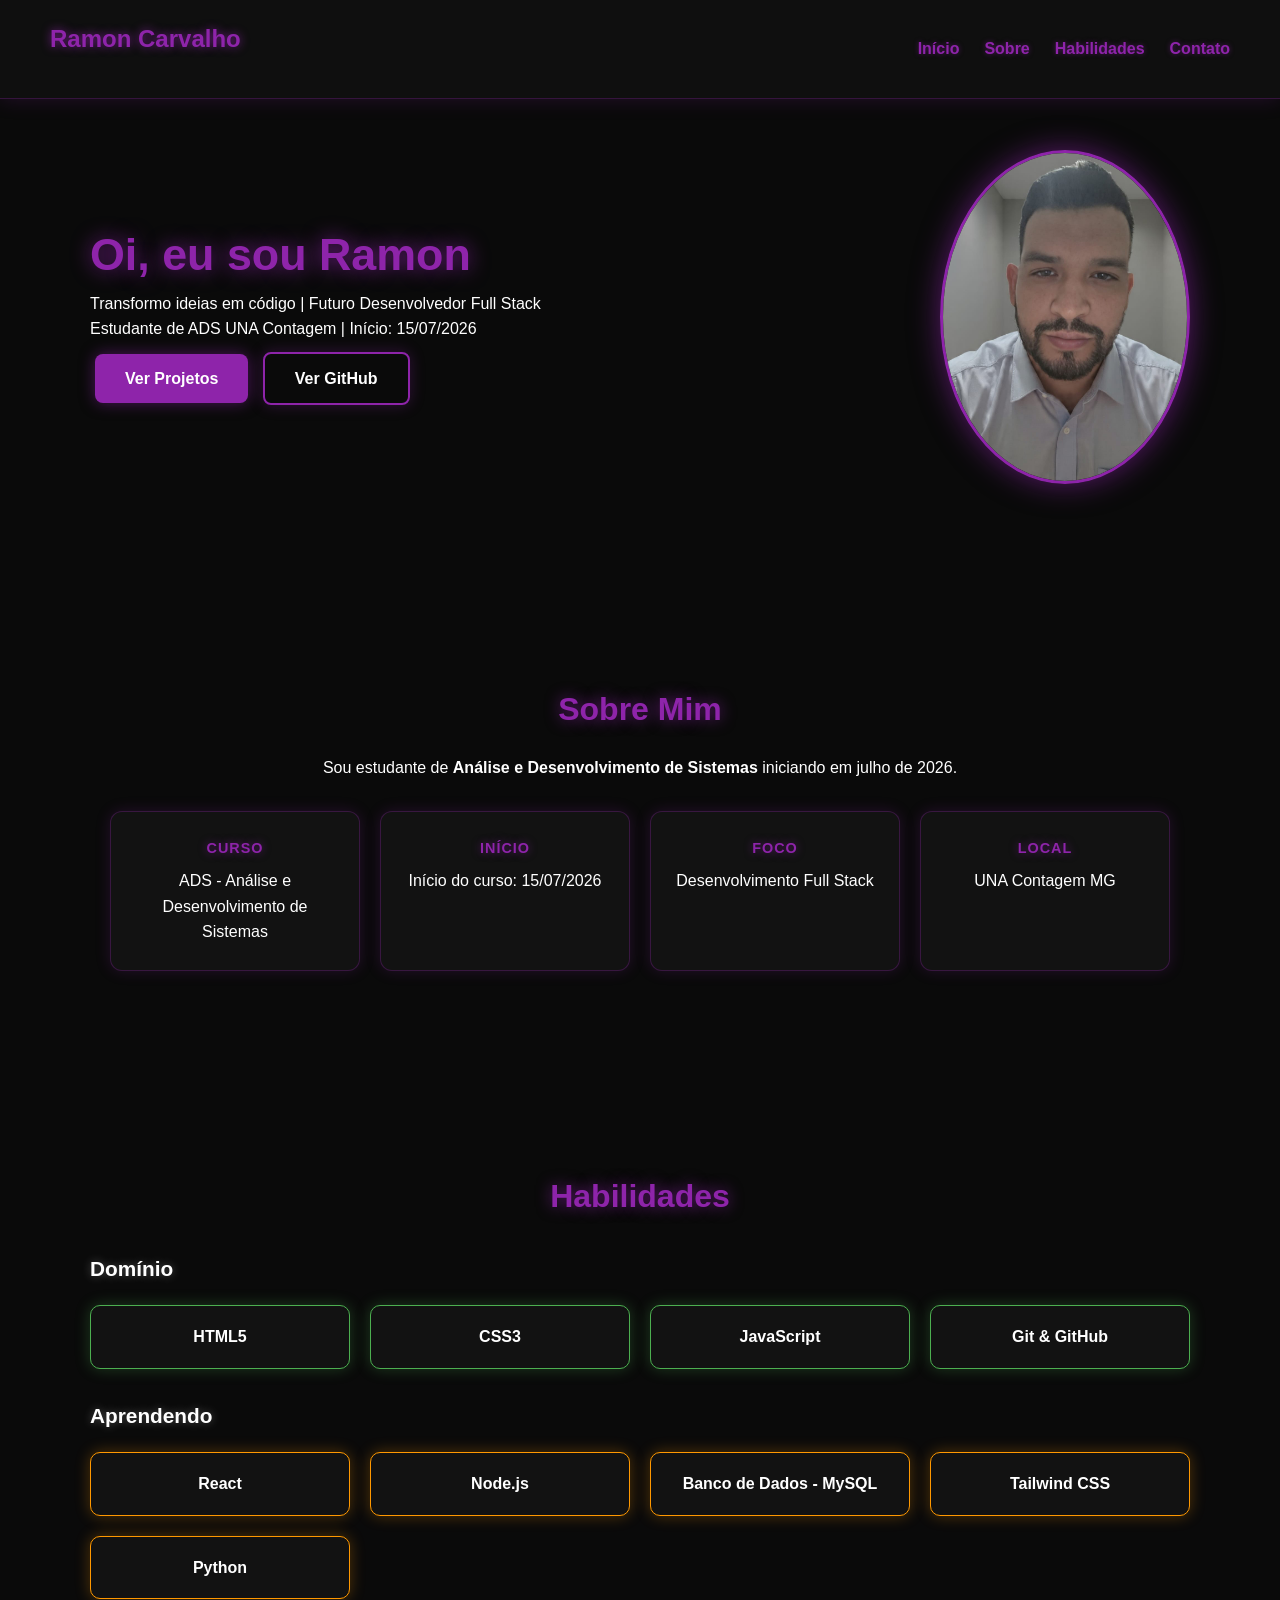
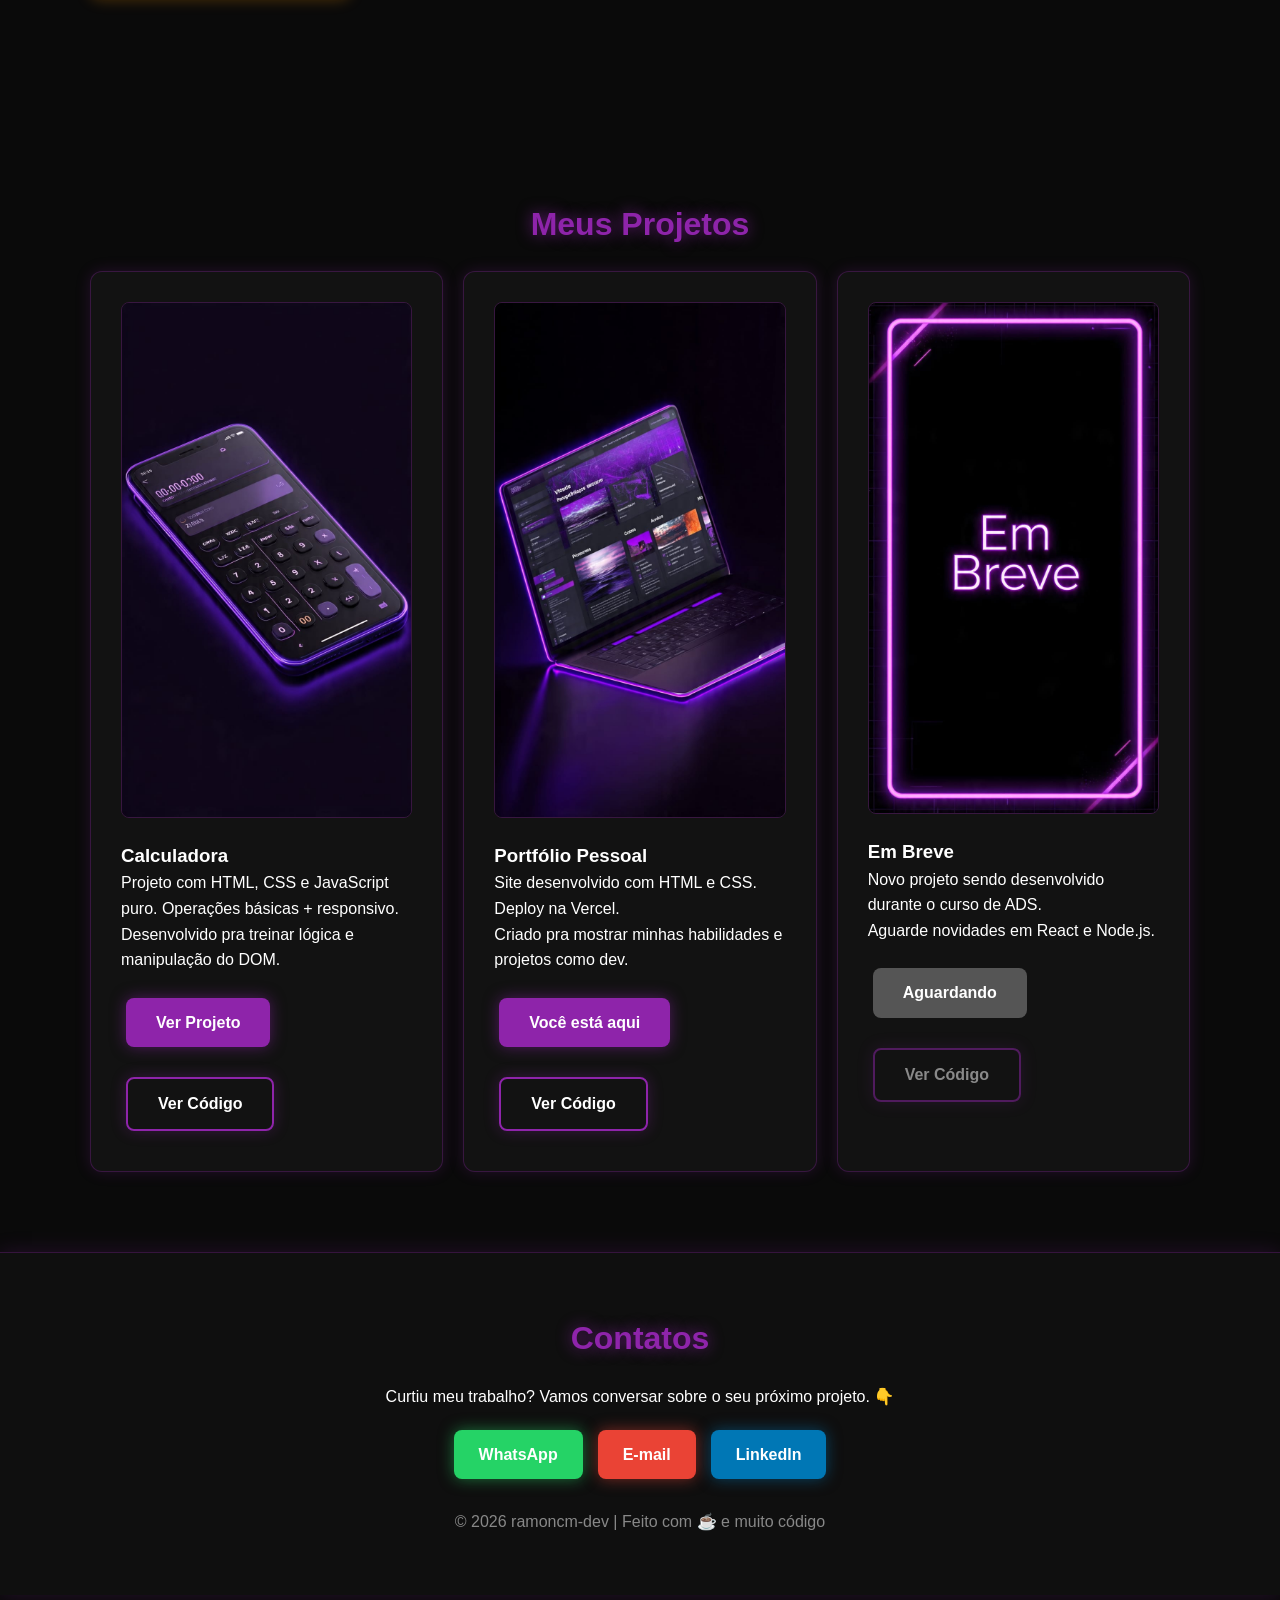
==== index.html @ 6586fe99 "Update index.html" ====
<!DOCTYPE html>
<html lang="pt-BR">
<head>
  <meta charset="UTF-8">
  <meta name="viewport" content="width=device-width, initial-scale=1.0">
  <title>Ramon | Desenvolvedor</title>
  <style>
    * { 
      margin: 0; 
      padding: 0; 
      box-sizing: border-box; 
    }
    
    body { 
      background: #0a0a0a; 
      color: #ffffff; 
      font-family: 'Segoe UI', Tahoma, Geneva, Verdana, sans-serif;
      line-height: 1.6;
    }
    
    header { 
      background: #0f0f0f; 
      padding: 20px 50px; 
      position: fixed; 
      width: 100%; 
      top: 0;
      z-index: 1000;
      border-bottom: 1px solid rgba(142, 36, 170, 0.3);
      box-shadow: 0 0 20px rgba(142, 36, 170, 0.2);
    }
    
    header nav { 
      display: flex; 
      justify-content: space-between; 
      align-items: center; 
    }
    
    header h2 { 
      color: #8e24aa; 
      font-size: 1.5rem;
      text-shadow: 0 0 10px rgba(142, 36, 170, 0.8);
    }
    
    header ul { 
      display: flex; 
      list-style: none; 
      gap: 25px; 
    }
    
    header a { 
      color: #8e24aa; 
      text-decoration: none; 
      font-weight: 600;
      transition: 0.3s;
      text-shadow: 0 0 5px rgba(142, 36, 170, 0.5);
    }
    
    header a:hover { 
      color: #ffffff; 
      text-shadow: 0 0 15px rgba(142, 36, 170, 1);
    }

    section { 
      padding: 120px 50px 80px; 
      max-width: 1200px; 
      margin: auto; 
    }
    
    h1 { 
      font-size: 2.8rem; 
      color: #8e24aa; 
      text-shadow: 0 0 20px rgba(142, 36, 170, 0.8);
    }
    
    h2 { 
      color: #8e24aa; 
      font-size: 2rem; 
      margin-bottom: 20px;
      text-align: center;
      text-shadow: 0 0 15px rgba(142, 36, 170, 0.7);
    }
    
    .hero { 
      display: flex; 
      align-items: center; 
      justify-content: space-between; 
      gap: 40px;
      padding-top: 150px;
    }
    
    .hero img { 
      max-width: 250px; 
      border-radius: 50%; 
      border: 3px solid #8e24aa;
      box-shadow: 0 0 30px rgba(142, 36, 170, 0.6);
    }

    .btn { 
      background: #8e24aa; 
      color: white; 
      padding: 12px 30px; 
      border-radius: 8px; 
      text-decoration: none; 
      display: inline-block; 
      margin: 10px 5px; 
      font-weight: bold;
      transition: 0.3s;
      box-shadow: 0 0 15px rgba(142, 36, 170, 0.5);
    }
    
    .btn:hover { 
      background: #9c27b0; 
      transform: translateY(-2px);
      box-shadow: 0 0 25px rgba(142, 36, 170, 0.9);
    }
    
    .btn-outline { 
      background: transparent; 
      border: 2px solid #8e24aa;
      box-shadow: 0 0 15px rgba(142, 36, 170, 0.3);
    }
    
    .btn-outline:hover {
      background: #8e24aa;
      box-shadow: 0 0 25px rgba(142, 36, 170, 0.9);
    }

    /* SOBRE MIM EM CARDS NEON */
    #sobre {
      text-align: center;
    }
    
    .card-container {
      display: flex;
      flex-wrap: wrap;
      justify-content: center;
      gap: 20px;
      margin-top: 30px;
    }
    
    .card-info {
      background: #121212;
      padding: 25px 20px;
      border-radius: 12px;
      border: 1px solid rgba(142, 36, 170, 0.3);
      width: 250px;
      transition: 0.3s;
      box-shadow: 0 0 15px rgba(142, 36, 170, 0.2);
    }
    
    .card-info:hover {
      transform: translateY(-5px);
      box-shadow: 0 0 30px rgba(142, 36, 170, 0.6);
      border-color: #8e24aa;
    }
    
    .card-info strong {
      color: #8e24aa;
      display: block;
      font-size: 0.9rem;
      margin-bottom: 8px;
      text-transform: uppercase;
      letter-spacing: 1px;
      text-shadow: 0 0 8px rgba(142, 36, 170, 0.6);
    }
    
    /* HABILIDADES NEON */
    #skills {
      text-align: center;
    }
    
    .skills-titulo {
      color: #ffffff;
      font-size: 1.3rem;
      text-align: left;
      margin-top: 30px;
      margin-bottom: 20px;
      text-shadow: 0 0 10px rgba(255, 255, 255, 0.3);
    }
    
    .grid {
      display: grid;
      grid-template-columns: repeat(auto-fit, minmax(250px, 1fr));
      gap: 20px;
    }
    
    .skill { 
      background: #121212; 
      padding: 18px; 
      border-radius: 10px; 
      text-align: center;
      font-weight: 600;
      transition: 0.3s;
      border: 1px solid;
    }
    
    .skill:hover {
      transform: translateY(-3px) scale(1.02);
    }
    
    .dominio { 
      border-color: #4caf50;
      box-shadow: 0 0 15px rgba(76, 175, 80, 0.3);
    }
    
    .dominio:hover {
      box-shadow: 0 0 25px rgba(76, 175, 80, 0.7);
    }
    
    .aprendendo { 
      border-color: #ff9800;
      box-shadow: 0 0 15px rgba(255, 152, 0, 0.3);
    }
    
    .aprendendo:hover {
      box-shadow: 0 0 25px rgba(255, 152, 0, 0.7);
    }

    .card-projeto { 
      background: #121212; 
      padding: 30px; 
      border-radius: 12px; 
      border: 1px solid rgba(142, 36, 170, 0.3);
      transition: 0.3s;
      text-align: left;
      box-shadow: 0 0 15px rgba(142, 36, 170, 0.2);
    }
    
    .card-projeto:hover { 
      transform: translateY(-5px); 
      box-shadow: 0 0 30px rgba(142, 36, 170, 0.6);
      border-color: #8e24aa;
    }

    /* NOVO: Estilos para imagem e botoes dos projetos */
    .img-projeto {
      width: 100%;
      max-width: 100%;
      border-radius: 8px;
      margin-bottom: 15px;
      border: 1px solid rgba(142, 36, 170, 0.3);
    }

    .botoes-projeto {
      display: flex;
      gap: 10px;
      flex-wrap: wrap;
      margin-top: 15px;
    }

    footer { 
      background: #0f0f0f; 
      padding: 60px 20px; 
      text-align: center;
      border-top: 1px solid rgba(142, 36, 170, 0.3);
      box-shadow: 0 0 20px rgba(142, 36, 170, 0.2);
    }
    
    .contact-buttons { 
      display: flex; 
      justify-content: center; 
      gap: 15px; 
      margin: 20px 0;
      flex-wrap: wrap;
    }
    
    .btn-contact { 
      padding: 12px 25px; 
      border-radius: 8px; 
      text-decoration: none; 
      color: white; 
      font-weight: bold;
      transition: 0.3s;
    }
    
    .btn-contact:hover {
      transform: translateY(-2px) scale(1.05);
      filter: brightness(1.2);
    }
    
    .whatsapp { 
      background: #25D366;
      box-shadow: 0 0 15px rgba(37, 211, 102, 0.5);
    }
    .email { 
      background: #EA4335;
      box-shadow: 0 0 15px rgba(234, 67, 53, 0.5);
    }
    .linkedin { 
      background: #0077B5;
      box-shadow: 0 0 15px rgba(0, 119, 181, 0.5);
    }
    
    .copyright {
      margin-top: 30px;
      color: #888;
    }
  </style>
</head>

<body>
  <header>
    <nav>
      <h2>Ramon Carvalho</h2>
      <ul>
        <li><a href="#home">Início</a></li>
        <li><a href="#sobre">Sobre</a></li>
        <li><a href="#skills">Habilidades</a></li>
        <li><a href="#contatos">Contato</a></li>
      </ul>
    </nav>
  </header>

  <section class="hero" id="home">
    <div>
      <h1>Oi, eu sou Ramon</h1>
      <p class="subtitulo">Transformo ideias em código | Futuro Desenvolvedor Full Stack</p>
      <p class="data">Estudante de ADS UNA Contagem | Início: 15/07/2026</p>
      <a href="#projetos" class="btn">Ver Projetos</a>
      <a href="https://github.com/ramoncm-dev" target="_blank" class="btn btn-outline">Ver GitHub</a>
    </div>
    <img src="img/perfil.jpg" alt="Foto de Ramon">
  </section>

  <section id="sobre">
    <h2>Sobre Mim</h2>
    <p style="margin-bottom: 20px;">Sou estudante de <strong>Análise e Desenvolvimento de Sistemas</strong> iniciando em julho de 2026.</p>
    
    <div class="card-container">
      <div class="card-info">
        <strong>Curso</strong>
        <p>ADS - Análise e Desenvolvimento de Sistemas</p>
      </div>
      
      <div class="card-info">
        <strong>Início</strong>
        <p>Início do curso: 15/07/2026</p>
      </div>
      
      <div class="card-info">
        <strong>Foco</strong>
        <p>Desenvolvimento Full Stack</p>
      </div>
      
      <div class="card-info">
        <strong>Local</strong>
        <p>UNA Contagem MG</p>
      </div>
    </div>
  </section>

  <section id="skills">
    <h2>Habilidades</h2>
    <h3 class="skills-titulo">Domínio</h3>
    <div class="grid">
      <div class="skill dominio">HTML5</div>
      <div class="skill dominio">CSS3</div>
      <div class="skill dominio">JavaScript</div>
      <div class="skill dominio">Git & GitHub</div>
    </div>
    <h3 class="skills-titulo">Aprendendo</h3>
    <div class="grid">
      <div class="skill aprendendo">React</div>
      <div class="skill aprendendo">Node.js</div>
      <div class="skill aprendendo">Banco de Dados - MySQL</div>
      <div class="skill aprendendo">Tailwind CSS</div>
      <div class="skill aprendendo">Python</div>
    </div>
  </section>

  <section id="projetos">
    <h2>Meus Projetos</h2>
    <div class="grid">
      
      <div class="card-projeto">
        <img src="img/calculadora.jpeg" alt="Print da Calculadora" class="img-projeto">
        <h3>Calculadora</h3>
        <p>Projeto com HTML, CSS e JavaScript puro. Operações básicas + responsivo.<br>Desenvolvido pra treinar lógica e manipulação do DOM.</p>
        <div class="botoes-projeto">
          <a href="calculadora.html" class="btn">Ver Projeto</a>
          <a href="https://github.com/ramoncm-dev/calculadora" target="_blank" class="btn btn-outline">Ver Código</a>
        </div>
      </div>

      <div class="card-projeto">
        <img src="img/portifolio.jpeg" alt="Print do Portfólio" class="img-projeto">
        <h3>Portfólio Pessoal</h3>
        <p>Site desenvolvido com HTML e CSS. Deploy na Vercel.<br>Criado pra mostrar minhas habilidades e projetos como dev.</p>
        <div class="botoes-projeto">
          <a href="#" class="btn">Você está aqui</a>
          <a href="https://github.com/ramoncm-dev/portifolio" target="_blank" class="btn btn-outline">Ver Código</a>
        </div>
      </div>

      <div class="card-projeto">
  <img src="img/em breve.jpeg" alt="Em Breve" class="img-projeto">
  <h3>Em Breve</h3>
  <p>Novo projeto sendo desenvolvido durante o curso de ADS.<br>Aguarde novidades em React e Node.js.</p>
  <div class="botoes-projeto">
    <a href="#" class="btn" style="background: #555; box-shadow: none; cursor: not-allowed; pointer-events: none;">Aguardando</a>
    <a href="#" class="btn btn-outline" style="opacity: 0.5; cursor: not-allowed; pointer-events: none;">Ver Código</a>
  </div>
</div>

    </div>
  </section>

  <footer id="contatos">
    <div class="container">
      <h2>Contatos</h2>
      <p>Curtiu meu trabalho? Vamos conversar sobre o seu próximo projeto. 👇</p>
      <div class="contact-buttons">
        <a href="https://wa.me/5531982817734" target="_blank" class="btn-contact whatsapp">WhatsApp</a>
        <a href="mailto:ramon.devl@gmail.com" class="btn-contact email">E-mail</a>
        <a href="https://linkedin.com/in/ramoncarvalhoacd" target="_blank" class="btn-contact linkedin">LinkedIn</a>
      </div>
      <p class="copyright">© 2026 ramoncm-dev | Feito com ☕ e muito código</p>
    </div>
  </footer>
</body>
</html>


substitua o código, sem alterar nada além disso
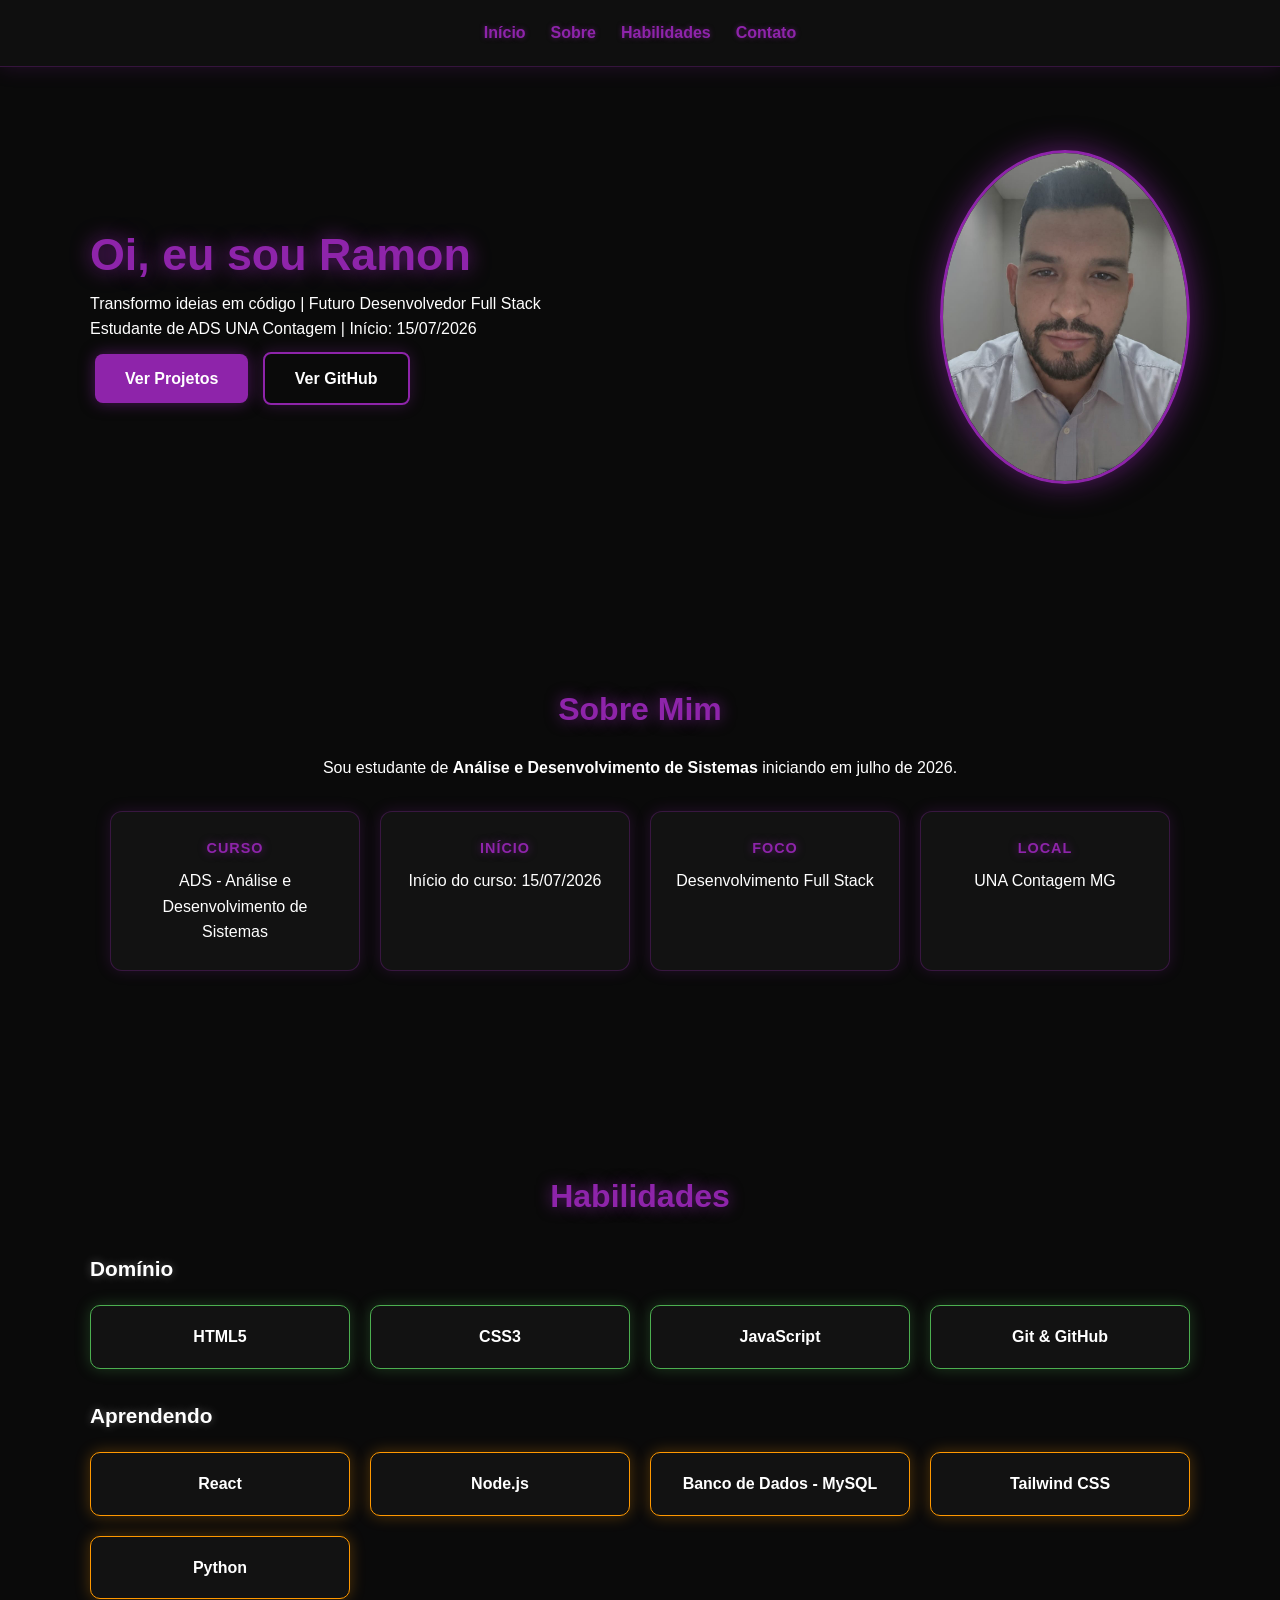
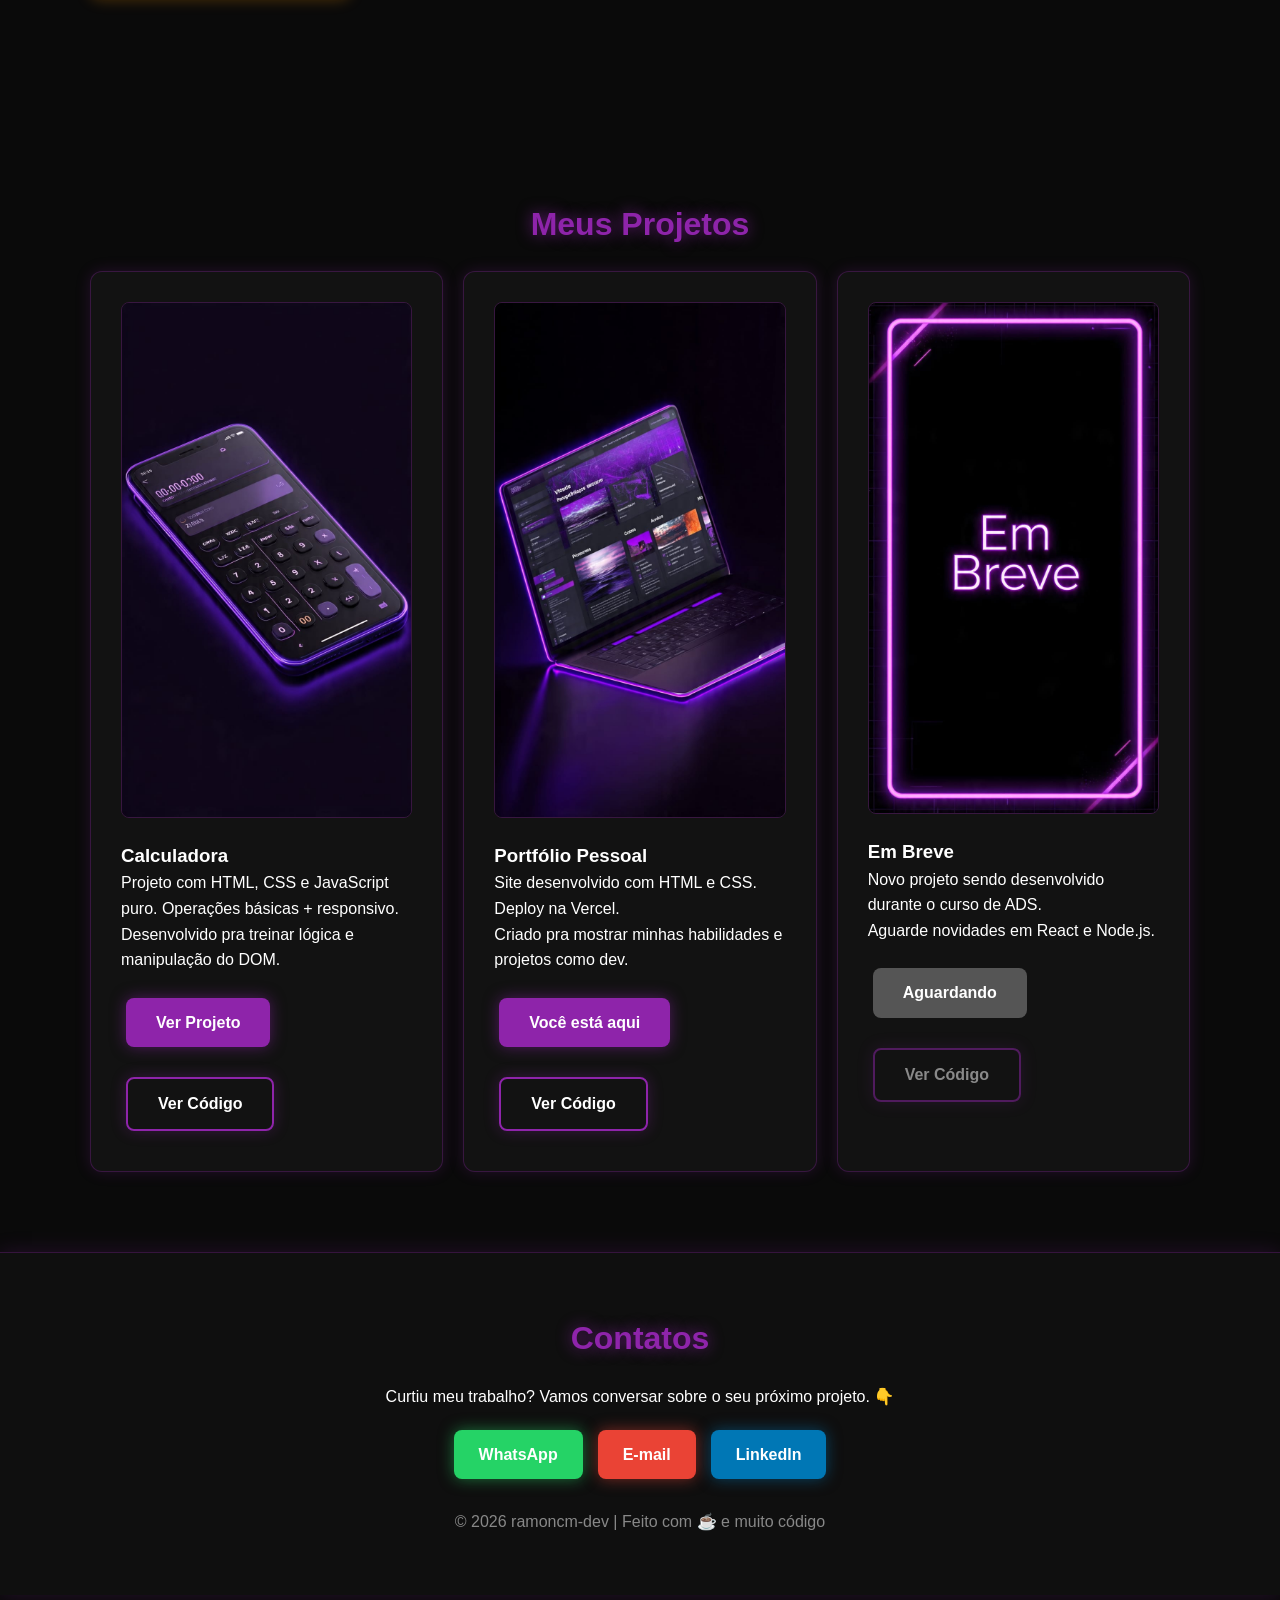
==== commit b7c03ff9: "Update index.html" ====
--- a/index.html
+++ b/index.html
@@ -300,8 +300,7 @@
 
 <body>
   <header>
-    <nav>
-      <h2>Ramon Carvalho</h2>
+    <nav style="justify-content: center;">
       <ul>
         <li><a href="#home">Início</a></li>
         <li><a href="#sobre">Sobre</a></li>
@@ -309,7 +308,7 @@
         <li><a href="#contatos">Contato</a></li>
       </ul>
     </nav>
-  </header>
+</header>
 
   <section class="hero" id="home">
     <div>
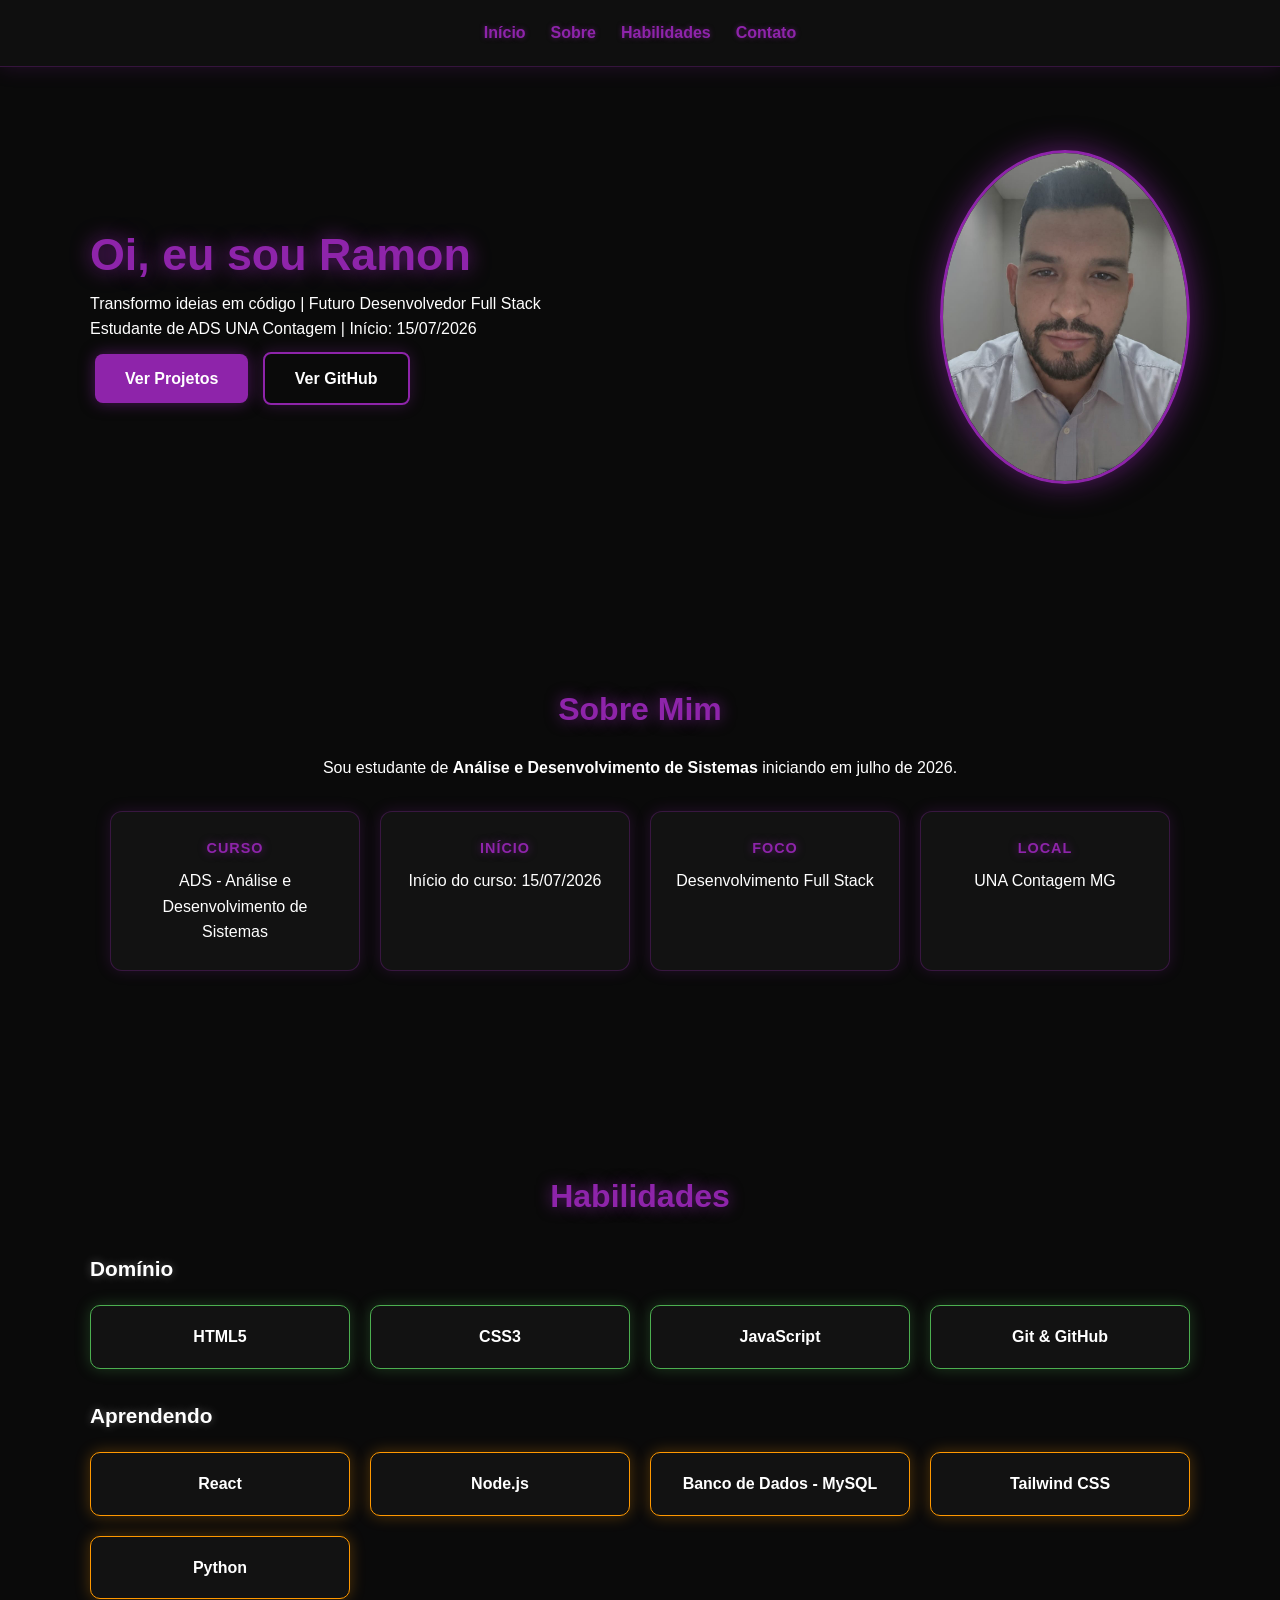
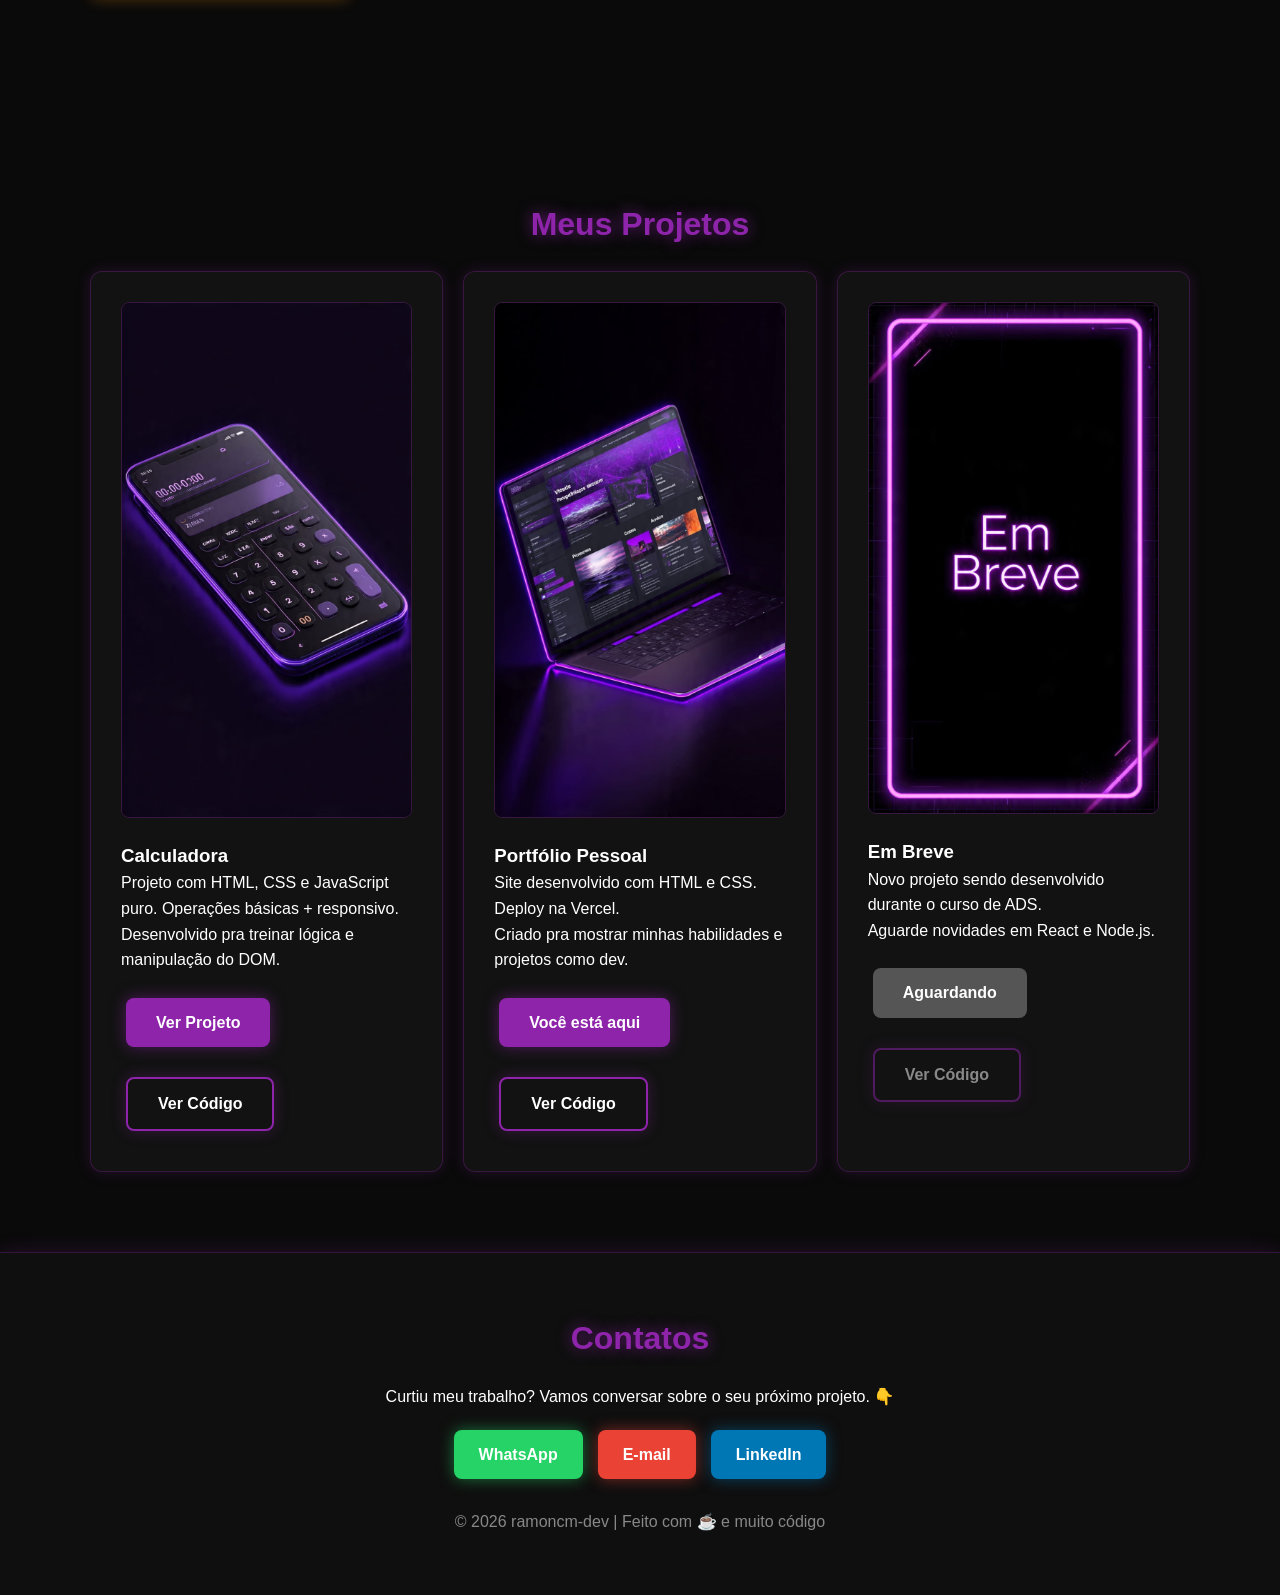
==== commit 9b56bc72: "Update index.html" ====
--- a/index.html
+++ b/index.html
@@ -295,6 +295,18 @@
       margin-top: 30px;
       color: #888;
     }
+
+    /* ANIMAÇÃO SCROLL */
+    .fade-in {
+        opacity: 0;
+        transform: translateY(30px);
+        transition: opacity 0.8s ease, transform 0.8s ease;
+    }
+
+    .fade-in.show {
+        opacity: 1;
+        transform: translateY(0);
+    }
   </style>
 </head>
 
@@ -321,57 +333,57 @@
     <img src="img/perfil.jpg" alt="Foto de Ramon">
   </section>
 
-  <section id="sobre">
+  <section id="sobre" class="fade-in">
     <h2>Sobre Mim</h2>
     <p style="margin-bottom: 20px;">Sou estudante de <strong>Análise e Desenvolvimento de Sistemas</strong> iniciando em julho de 2026.</p>
     
     <div class="card-container">
-      <div class="card-info">
+      <div class="card-info fade-in">
         <strong>Curso</strong>
         <p>ADS - Análise e Desenvolvimento de Sistemas</p>
       </div>
       
-      <div class="card-info">
+      <div class="card-info fade-in">
         <strong>Início</strong>
         <p>Início do curso: 15/07/2026</p>
       </div>
       
-      <div class="card-info">
+      <div class="card-info fade-in">
         <strong>Foco</strong>
         <p>Desenvolvimento Full Stack</p>
       </div>
       
-      <div class="card-info">
+      <div class="card-info fade-in">
         <strong>Local</strong>
         <p>UNA Contagem MG</p>
       </div>
     </div>
   </section>
 
-  <section id="skills">
+  <section id="skills" class="fade-in">
     <h2>Habilidades</h2>
     <h3 class="skills-titulo">Domínio</h3>
     <div class="grid">
-      <div class="skill dominio">HTML5</div>
-      <div class="skill dominio">CSS3</div>
-      <div class="skill dominio">JavaScript</div>
-      <div class="skill dominio">Git & GitHub</div>
+      <div class="skill dominio fade-in">HTML5</div>
+      <div class="skill dominio fade-in">CSS3</div>
+      <div class="skill dominio fade-in">JavaScript</div>
+      <div class="skill dominio fade-in">Git & GitHub</div>
     </div>
     <h3 class="skills-titulo">Aprendendo</h3>
     <div class="grid">
-      <div class="skill aprendendo">React</div>
-      <div class="skill aprendendo">Node.js</div>
-      <div class="skill aprendendo">Banco de Dados - MySQL</div>
-      <div class="skill aprendendo">Tailwind CSS</div>
-      <div class="skill aprendendo">Python</div>
+      <div class="skill aprendendo fade-in">React</div>
+      <div class="skill aprendendo fade-in">Node.js</div>
+      <div class="skill aprendendo fade-in">Banco de Dados - MySQL</div>
+      <div class="skill aprendendo fade-in">Tailwind CSS</div>
+      <div class="skill aprendendo fade-in">Python</div>
     </div>
   </section>
 
-  <section id="projetos">
+  <section id="projetos" class="fade-in">
     <h2>Meus Projetos</h2>
     <div class="grid">
       
-      <div class="card-projeto">
+      <div class="card-projeto fade-in">
         <img src="img/calculadora.jpeg" alt="Print da Calculadora" class="img-projeto">
         <h3>Calculadora</h3>
         <p>Projeto com HTML, CSS e JavaScript puro. Operações básicas + responsivo.<br>Desenvolvido pra treinar lógica e manipulação do DOM.</p>
@@ -381,7 +393,7 @@
         </div>
       </div>
 
-      <div class="card-projeto">
+      <div class="card-projeto fade-in">
         <img src="img/portifolio.jpeg" alt="Print do Portfólio" class="img-projeto">
         <h3>Portfólio Pessoal</h3>
         <p>Site desenvolvido com HTML e CSS. Deploy na Vercel.<br>Criado pra mostrar minhas habilidades e projetos como dev.</p>
@@ -391,7 +403,7 @@
         </div>
       </div>
 
-      <div class="card-projeto">
+      <div class="card-projeto fade-in">
   <img src="img/em breve.jpeg" alt="Em Breve" class="img-projeto">
   <h3>Em Breve</h3>
   <p>Novo projeto sendo desenvolvido durante o curso de ADS.<br>Aguarde novidades em React e Node.js.</p>
@@ -404,7 +416,7 @@
     </div>
   </section>
 
-  <footer id="contatos">
+  <footer id="contatos" class="fade-in">
     <div class="container">
       <h2>Contatos</h2>
       <p>Curtiu meu trabalho? Vamos conversar sobre o seu próximo projeto. 👇</p>
@@ -416,8 +428,21 @@
       <p class="copyright">© 2026 ramoncm-dev | Feito com ☕ e muito código</p>
     </div>
   </footer>
+
+  <script>
+  const observer = new IntersectionObserver((entries) => {
+      entries.forEach(entry => {
+          if (entry.isIntersecting) {
+              entry.target.classList.add('show');
+          }
+      });
+  }, {
+      threshold: 0.1
+  });
+
+  document.querySelectorAll('.fade-in').forEach(el => {
+      observer.observe(el);
+  });
+  </script>
 </body>
 </html>
-
-
-substitua o código, sem alterar nada além disso
